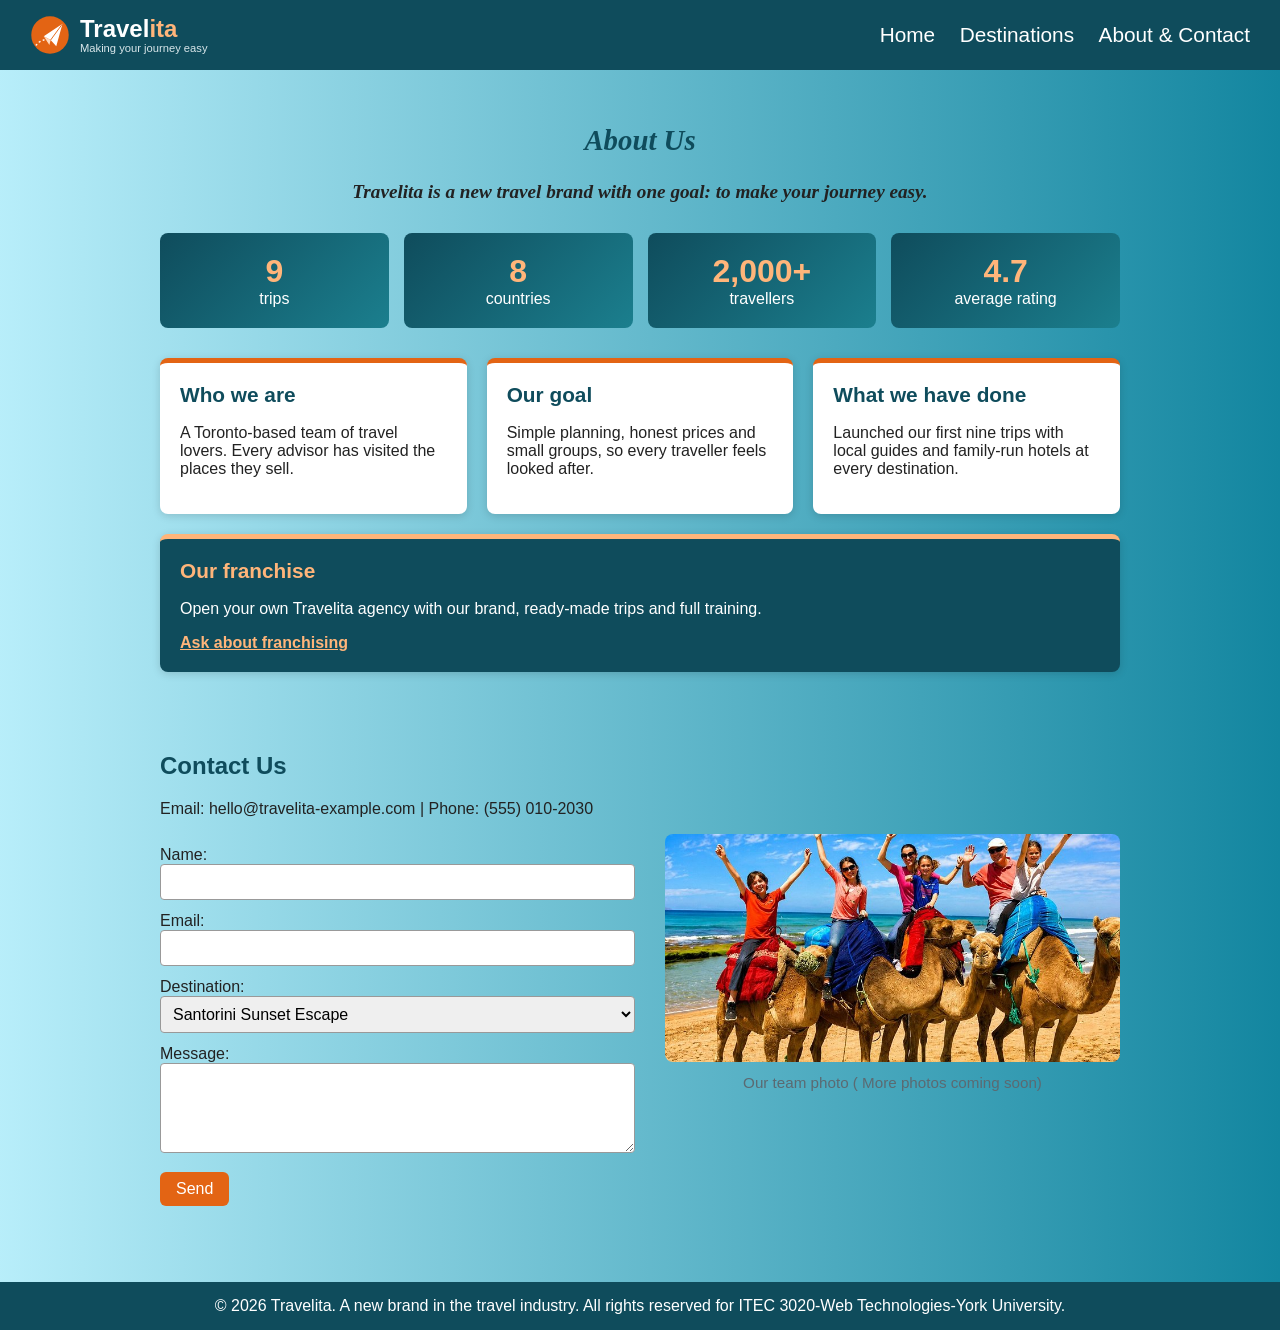
==== about.html @ c4ddc537 "Add files via upload" ====
<!-- by Golnaz Rastegarpanah 222579809 
Assignment 1 - ITEC 3020 - Web Technologies - York University - Fall 2026 -->
<!DOCTYPE html>
<html lang="en">
<head>
  <meta charset="UTF-8">
  <meta name="viewport" content="width=device-width, initial-scale=1.0">
  <title>Travelita - About &amp; Contact</title>
  <link rel="stylesheet" href="style.css">
</head>
<body>

  <header>
    <a href="index.html" class="logo">
      <img src="images/logo-icon.svg" alt="" width="40" height="40">
      <span class="logo-text">Travel<span>ita</span><small>Making your journey easy</small></span>
    </a>
    <nav>
      <a href="index.html">Home</a>
      <a href="destinations.html">Destinations</a>
      <a href="about.html">About &amp; Contact</a>
    </nav>
  </header>

  <!-- ABOUT SECTION -->
 <section class="content">
    <div class="about-intro">
      <h1>About Us</h1>
      <p>Travelita is a new travel brand with one goal: to make your journey easy.</p>
    </div>

    <div class="stats">
      <div class="stat"><strong>9</strong> trips</div>
      <div class="stat"><strong>8</strong> countries</div>
      <div class="stat"><strong>2,000+</strong> travellers</div>
      <div class="stat"><strong>4.7</strong> average rating</div>
    </div>

    <div class="about-grid">
       
      <div class="about-box">
        <h2>Who we are</h2>
        <p>A Toronto-based team of travel lovers. Every advisor has visited the places they sell.</p>
      </div>
      <div class="about-box">
        <h2>Our goal</h2>
        <p>Simple planning, honest prices and small groups, so every traveller feels looked after.</p>
      </div>
      <div class="about-box">
        <h2>What we have done</h2>
        <p>Launched our first nine trips with local guides and family-run hotels at every destination.</p>
      </div>
      <div class="about-box highlight">
        <h2>Our franchise</h2>
        <p>Open your own Travelita agency with our brand, ready-made trips and full training.</p>
        <a class="about-link" href="#contact">Ask about franchising</a>
      </div>
    </div>
  </section>

   <!-- CONTACT FORM SECTION -->
  <section class="content" id="contact">
    <h2>Contact Us</h2>
    <p>Email: hello@travelita-example.com | Phone: (555) 010-2030</p>

    <div class="contact-layout">

      <!-- LEFT SIDE: the form -->
      <div class="contact-form-area">
        <form id="contact-form">
          <label for="name">Name:</label>
          <input type="text" id="name">

          <label for="email">Email:</label>
          <input type="text" id="email">

          <label for="destination">Destination:</label>
          <select id="destination">
            <option>Santorini Sunset Escape</option>
            <option>Maldives Island Retreat</option>
            <option>Banff Alpine Adventure</option>
            <option>Swiss Alps  Tour</option>
            <option>Dubai Skyline &amp; Desert Safari</option>
            <option>Paris City Break</option>
            <option>Venice Canal Escape</option>
            <option>Toronto City Weekend</option>
            <option>Chicago Skyline Getaway</option>
          </select>

          <label for="message">Message:</label>
          <textarea id="message" rows="4"></textarea>

          <button type="submit">Send</button>
        </form>

        <!-- JavaScript writes the success or error message here -->
        <p id="form-message"></p>
      </div>

      <!--on the  right: the picture placeholder -->
      <figure class="photo-placeholder">
        <img src="images/travelita-tours.jpg" alt="Placeholder for the Travelita team photo">
        <figcaption>Our team photo ( More photos coming soon)</figcaption>
      </figure>

    </div>
  </section>
 <footer>
    <p>&copy; 2026 Travelita. A new brand in the travel industry. All rights reserved for ITEC 3020-Web Technologies-York University.</p>
  </footer>
  <script src="script.js"></script>
</body>
</html>
---- style.css ----
/* ===== Travelita - style.css ===== */
/* by Golnaz Rastegarpanah 222579809 
Assignment 1 - ITEC 3020 - Web Technologies - York University - Fall 2026 */

/* ---- 1. General page settings ---- */
* {
  box-sizing: border-box;
  /* padding does not make elements wider than 100% */
}

body {
  margin: 0;
  font-family: Arial, sans-serif;
  color: #222222;
  background: linear-gradient(to right, hwb(191 72% 2%), hsl(191, 79%, 35%));
}

h1,
h2,
h3 {
  color: #0f4c5c;

}

img {
  max-width: 100%;
  /* images never overflow their container */
  height: auto;
}

/* ---- 2. Header and navigation ---- */
header {
  background-color: #0f4c5c;
  padding: 15px 30px;
  display: flex;
  /* puts logo and menu side by side */
  justify-content: space-between;
  align-items: center;
}

.logo {
  display: flex;
  /* icon and text side by side */
  align-items: center;
  gap: 10px;
  color: white;
  text-decoration: none;
}

.logo img {
  width: 40px;
  height: 40px;
}

.logo-text {
  font-size: 1.5rem;
  font-weight: bold;
  line-height: 1.1;
}

.logo-text span {
  color: #ffb57a;
  /* "ita" in orange */
}

.logo-text small {
  display: block;
  /* tagline on its own line */
  font-size: 0.7rem;
  font-weight: normal;
  color: #d8e6ea;
}

nav a {
  color: white;
  text-decoration: none;
  margin-left: 20px;
  font-size: 1.3rem;
  /* bigger menu text */
}

nav a:hover {
  text-decoration: underline;
}

/* ---- 3. Page sections ---- */
.home-banner {
  background-image: url("images/home-banner1.jpg");
  background-size: cover;
  /* picture always fills the whole section */
  background-position: center;
  color: white;
  text-align: center;
  padding: 80px 20px 180px;
  /* extra space at the bottom shows the mountains */
}

.home-banner h1 {
  color: white;
  font-size: 2.8rem;
  text-transform: uppercase;
  letter-spacing: 3px;
  margin: 0 0 10px;
}

/* Only the word "Travelita" in the home title zooms on hover */
.brand-word {
  display: inline-block;
  /* needed: inline elements cannot be zoomed */
  transition: transform 0.3s;
  color: hwb(52 4% 0%);
  font-family: 'Georgia', serif;

}

.brand-word:hover {
  transform: scale(1.15);
}

.tagline {
  font-size: 1.3rem;
  margin: 0 0 40px;
  font-style: oblique;
}

.search-box {
  display: flex;
  /* input and button side by side */
  gap: 10px;
  max-width: 600px;
  margin: 0 auto;
  padding: 20px;
  background-color: rgba(255, 255, 255, 0.7);
  /* see-through white box */
  border-radius: 6px;
}

.search-box input {
  flex: 1;
  /* the input takes all the free space */
  min-width: 0;
}

.content {
  max-width: 1000px;
  margin: 0 auto;
  /* centers the section */
  padding: 30px 20px;
}

/* ---- 4. Cards ---- */
.cards {
  display: flex;
  flex-wrap: wrap;
  /* cards move to the next row when there is no space */
  gap: 20px;
}

.card {
  flex: 1 1 280px;
  /* each card is at least 280px wide */
  max-width: 320px;
  background-color: white;
  padding: 15px;
  border-radius: 8px;
  box-shadow: 0 2px 8px rgba(0, 0, 0, 0.15);
}

/* Picture frame: the picture starts zoomed in and zooms out on hover */
.image-box {
  overflow: hidden;
  /* hides the parts of the picture outside the frame */
  border-radius: 4px;
}

.image-box img {
  display: block;
  transform: scale(1.15);
  /* starts zoomed in */
  transition: transform 0.4s;
  /* smooth change */
}

.image-box:hover img {
  transform: scale(1);
  /* zooms out to normal size on hover */
}

.card h3 {
  margin-bottom: 5px;
}

.card p {
  margin: 5px 0;
}

.card button {
  margin-top: 10px;
}

/* ---- 5. Buttons, search bar and forms ---- */
button {
  background-color: #e36414;
  color: white;
  border: none;
  padding: 8px 16px;
  border-radius: 6px;
  cursor: pointer;
  font-size: 1rem;
}

button.saved {
  background-color: #0f4c5c;
  /* a saved trip turns blue */
}

.filter-bar {
  display: flex;
  flex-wrap: wrap;
  gap: 10px;
  align-items: center;
  margin-bottom: 15px;
}

input,
select,
textarea {
  padding: 8px;
  font-size: 1rem;
  border: 1px solid #999999;
  border-radius: 4px;
}

#contact-form {
  max-width: 500px;
}

#contact-form label {
  display: block;
  margin-top: 12px;
}

#contact-form input,
#contact-form select,
#contact-form textarea {
  width: 100%;
}

#contact-form button {
  margin-top: 15px;
}

/* messages from JavaScript */
.error {
  color: #b00020;
}

.success {
  color: #1b7a43;
}

.hidden {
  display: none;
}

/* ---- 6. Footer ---- */
footer {
  background-color: #0f4c5c;
  color: white;
  text-align: center;
  padding: 15px;
  margin-top: 30px;
}

.about-intro {
  text-align: center;
  max-width: 700px;
  margin: 0 auto 30px;
  font-size: 1.2rem;
  font-style: oblique;
  font-family: 'Georgia', serif;
  font-weight: bold;
}

.stats {
  display: flex;
  flex-wrap: wrap;
  gap: 15px;
  margin-bottom: 30px;
}

.stat {
  flex: 1 1 150px;
  background: linear-gradient(135deg, #0f4c5c, #1b7f8e);
  color: white;
  text-align: center;
  padding: 20px 10px;
  border-radius: 8px;
}

.stat strong {
  display: block;
  font-size: 2rem;
  color: #ffb57a;
}

.about-grid {
  display: flex;
  flex-wrap: wrap;
  gap: 20px;
}

.about-box {
  flex: 1 1 300px;
  background-color: white;
  padding: 20px;
  border-top: 5px solid #e36414;
  border-radius: 8px;
  box-shadow: 0 2px 8px rgba(0, 0, 0, 0.15);
  transition: background-color 0.3s;
}

.about-box:hover {
  background-color: #fff0dc;
  /* lighter colour on hover */
}

.about-box.highlight:hover {
  background-color: #1b7f8e;
  /* lighter teal for the dark franchise box */
}

.about-box h2 {
  margin-top: 0;
  font-size: 1.3rem;
}

.about-box.highlight {
  background-color: #0f4c5c;
  color: white;
  border-top-color: #ffb57a;
}

.about-box.highlight h2 {
  color: #ffb57a;
}

.about-link {
  color: #ffb57a;
  font-weight: bold;
}

footer p {
  margin: 0;
}

.contact-layout {
  display: flex;
  flex-wrap: wrap;
  /* on phones the picture moves below the form */
  gap: 30px;
  align-items: flex-start;
}

.contact-form-area {
  flex: 1 1 320px;
  max-width: 500px;
}

.photo-placeholder {
  flex: 1 1 300px;
  /* the picture uses the free space on the right */
  margin: 0;
  text-align: center;
}

.photo-placeholder img {
  width: 100%;
  border-radius: 8px;
}

.photo-placeholder figcaption {
  margin-top: 8px;
  color: #5b6a72;
  font-size: 0.95rem;
}

/* ---- 7. Responsive design: small screens (phones) ---- */
@media (max-width: 600px) {
  header {
    flex-direction: column;
    /* logo above the menu */
    gap: 10px;
  }

  nav a {
    margin: 0 8px;
    font-size: 1.1rem;
  }

  .card {
    max-width: none;
    /* cards using the full width */
  }

  .home-banner {
    padding: 50px 15px 120px;
  }

  .home-banner h1 {
    font-size: 2rem;
  }

  .tagline {
    font-size: 1.1rem;
  }

  .search-box {
    flex-direction: column;
    /* input above the button */
  }
}
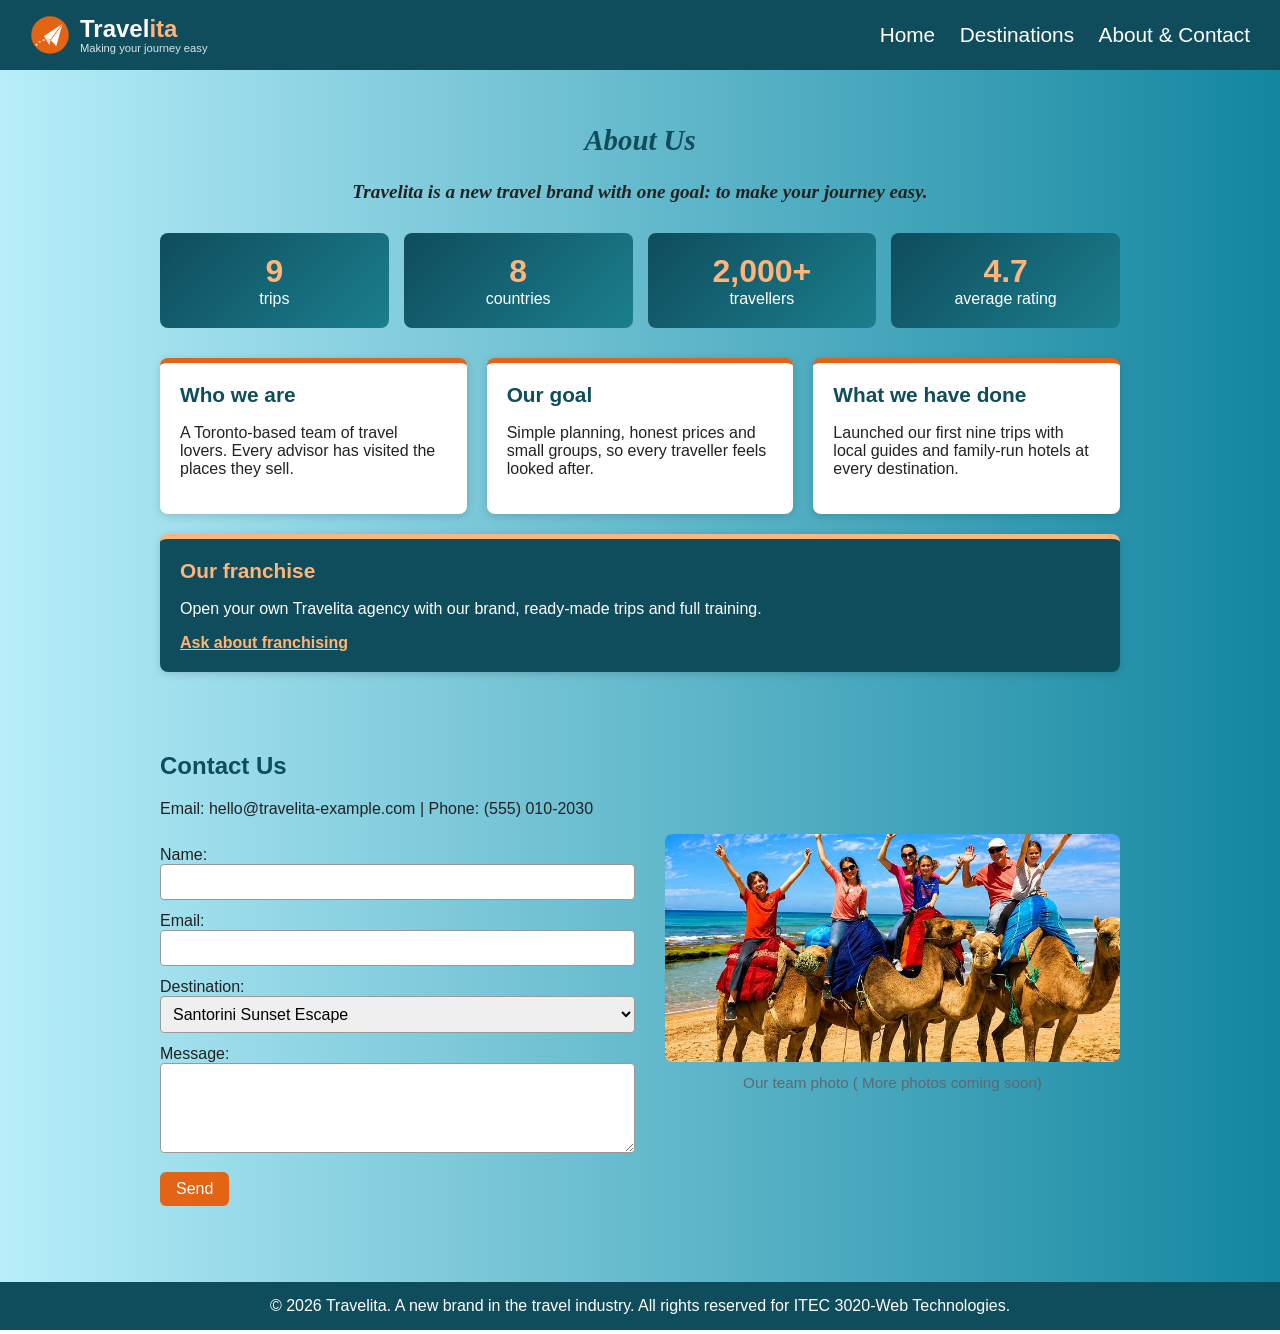
==== commit fb52db99: "Update copyright notice in about.html" ====
--- a/about.html
+++ b/about.html
@@ -1,5 +1,4 @@
-<!-- by Golnaz Rastegarpanah 222579809 
-Assignment 1 - ITEC 3020 - Web Technologies - York University - Fall 2026 -->
+<!-- by Golnaz -Assignment 1 - ITEC 3020 - Web Technologies - York University - Fall 2026 -->
 <!DOCTYPE html>
 <html lang="en">
 <head>
@@ -106,7 +105,7 @@
     </div>
   </section>
  <footer>
-    <p>&copy; 2026 Travelita. A new brand in the travel industry. All rights reserved for ITEC 3020-Web Technologies-York University.</p>
+    <p>&copy; 2026 Travelita. A new brand in the travel industry. All rights reserved for ITEC 3020-Web Technologies.</p>
   </footer>
   <script src="script.js"></script>
 </body>
--- a/style.css
+++ b/style.css
@@ -1,5 +1,5 @@
 /* ===== Travelita - style.css ===== */
-/* by Golnaz Rastegarpanah 222579809 
+/* By Golnaz.
 Assignment 1 - ITEC 3020 - Web Technologies - York University - Fall 2026 */
 
 /* ---- 1. General page settings ---- */
@@ -419,4 +419,4 @@
     flex-direction: column;
     /* input above the button */
   }
-}+}
